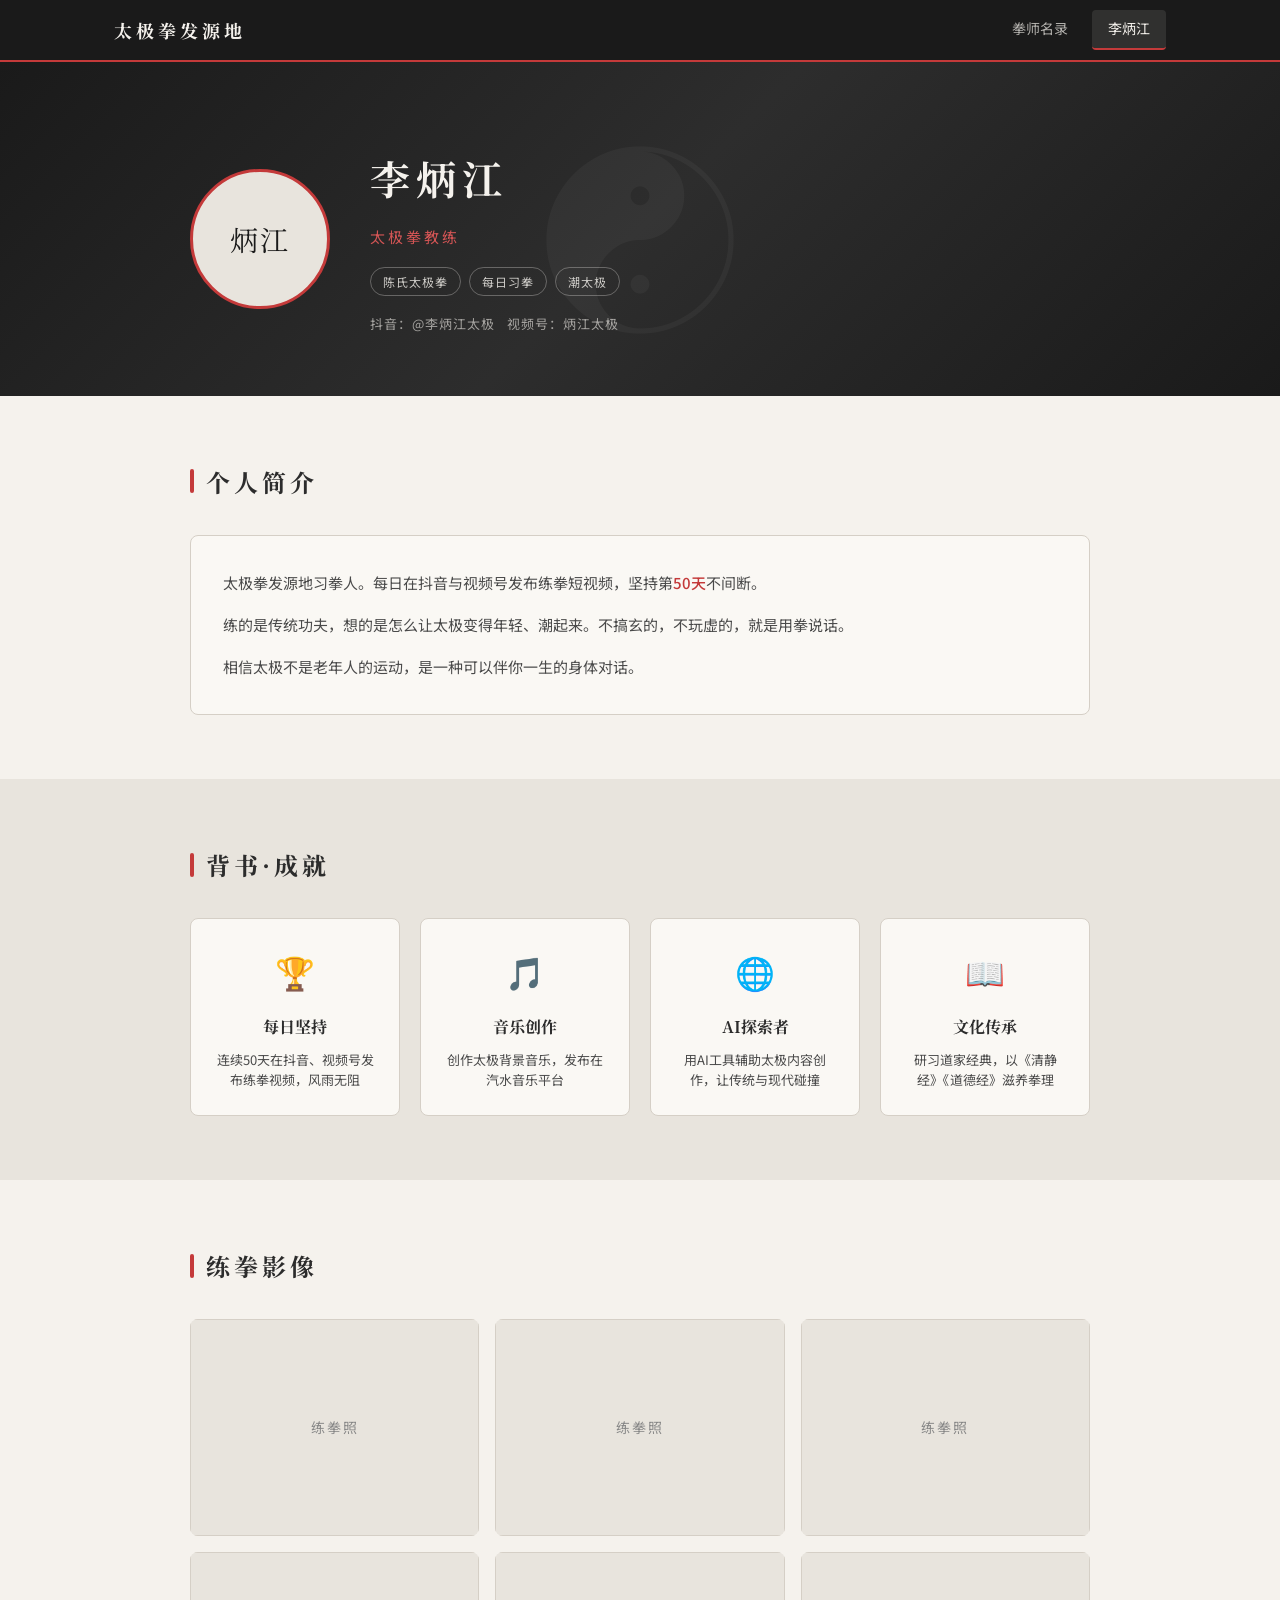
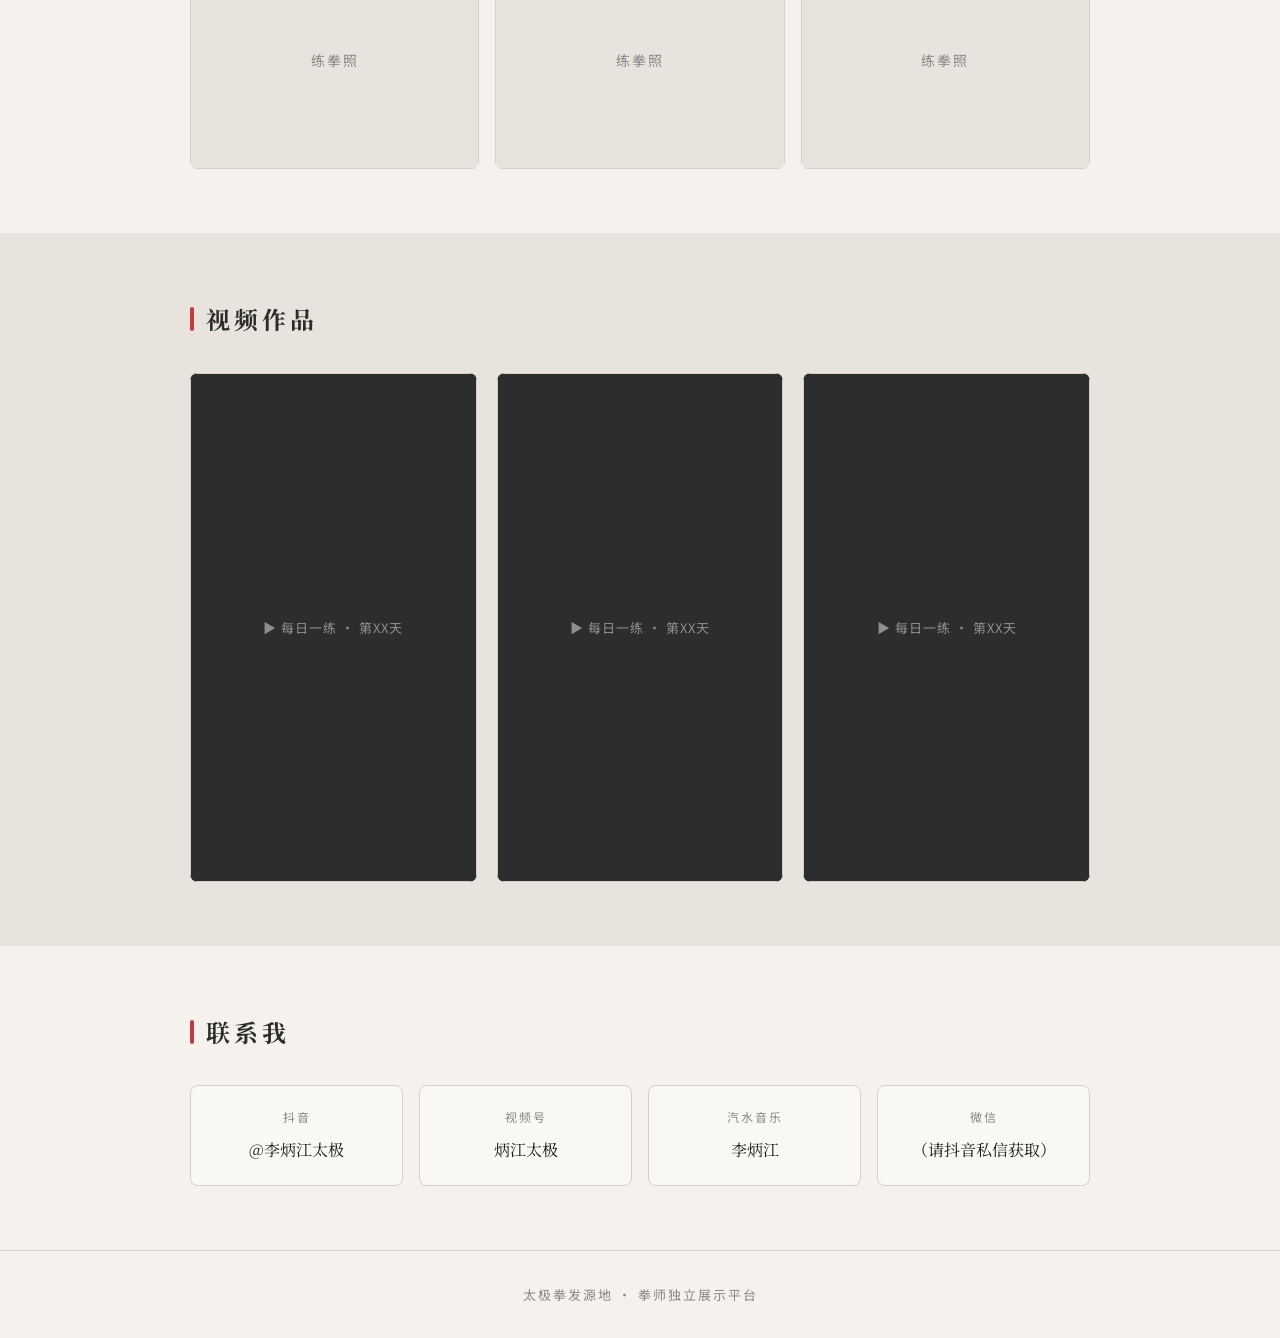
==== shifu-libingjiang.html @ 1efc1767 "太极拳发源地·拳师网站初版" ====
<!DOCTYPE html>
<html lang="zh-CN">
<head>
    <meta charset="UTF-8">
    <meta name="viewport" content="width=device-width, initial-scale=1.0">
    <title>李炳江 · 太极拳教练</title>
    <link rel="stylesheet" href="css/style.css">
</head>
<body>
    <!-- 导航栏 -->
    <nav class="navbar">
        <div class="nav-inner">
            <div class="nav-logo">太极拳发源地</div>
            <div class="nav-links">
                <a href="index.html">拳师名录</a>
                <a href="shifu-libingjiang.html" class="active">李炳江</a>
            </div>
        </div>
    </nav>

    <!-- 个人头部 -->
    <section class="profile-header">
        <div class="profile-bg"></div>
        <div class="profile-inner">
            <div class="profile-avatar">
                <div class="avatar-placeholder">炳江</div>
            </div>
            <div class="profile-meta">
                <h1>李炳江</h1>
                <span class="profile-title">太极拳教练</span>
                <div class="profile-tags">
                    <span class="tag">陈氏太极拳</span>
                    <span class="tag">每日习拳</span>
                    <span class="tag">潮太极</span>
                </div>
                <div class="profile-contacts">
                    <span class="contact-item">抖音：@李炳江太极</span>
                    <span class="contact-item">视频号：炳江太极</span>
                </div>
            </div>
        </div>
    </section>

    <!-- 简介 -->
    <section class="section">
        <div class="section-inner">
            <h2 class="section-title">
                <span class="title-deco"></span>
                个人简介
            </h2>
            <div class="content-card bio-card">
                <p>太极拳发源地习拳人。每日在抖音与视频号发布练拳短视频，坚持第<strong>50天</strong>不间断。</p>
                <p>练的是传统功夫，想的是怎么让太极变得年轻、潮起来。不搞玄的，不玩虚的，就是用拳说话。</p>
                <p>相信太极不是老年人的运动，是一种可以伴你一生的身体对话。</p>
            </div>
        </div>
    </section>

    <!-- 背书 -->
    <section class="section section-gray">
        <div class="section-inner">
            <h2 class="section-title">
                <span class="title-deco"></span>
                背书·成就
            </h2>
            <div class="credits-grid">
                <div class="credit-card">
                    <div class="credit-icon">🏆</div>
                    <h3>每日坚持</h3>
                    <p>连续50天在抖音、视频号发布练拳视频，风雨无阻</p>
                </div>
                <div class="credit-card">
                    <div class="credit-icon">🎵</div>
                    <h3>音乐创作</h3>
                    <p>创作太极背景音乐，发布在汽水音乐平台</p>
                </div>
                <div class="credit-card">
                    <div class="credit-icon">🌐</div>
                    <h3>AI探索者</h3>
                    <p>用AI工具辅助太极内容创作，让传统与现代碰撞</p>
                </div>
                <div class="credit-card">
                    <div class="credit-icon">📖</div>
                    <h3>文化传承</h3>
                    <p>研习道家经典，以《清静经》《道德经》滋养拳理</p>
                </div>
            </div>
        </div>
    </section>

    <!-- 照片墙 -->
    <section class="section">
        <div class="section-inner">
            <h2 class="section-title">
                <span class="title-deco"></span>
                练拳影像
            </h2>
            <div class="gallery">
                <div class="gallery-item">
                    <div class="gallery-placeholder">
                        <span>练拳照</span>
                    </div>
                </div>
                <div class="gallery-item">
                    <div class="gallery-placeholder">
                        <span>练拳照</span>
                    </div>
                </div>
                <div class="gallery-item">
                    <div class="gallery-placeholder">
                        <span>练拳照</span>
                    </div>
                </div>
                <div class="gallery-item">
                    <div class="gallery-placeholder">
                        <span>练拳照</span>
                    </div>
                </div>
                <div class="gallery-item">
                    <div class="gallery-placeholder">
                        <span>练拳照</span>
                    </div>
                </div>
                <div class="gallery-item">
                    <div class="gallery-placeholder">
                        <span>练拳照</span>
                    </div>
                </div>
            </div>
        </div>
    </section>

    <!-- 视频 -->
    <section class="section section-gray">
        <div class="section-inner">
            <h2 class="section-title">
                <span class="title-deco"></span>
                视频作品
            </h2>
            <div class="video-grid">
                <div class="video-card">
                    <div class="video-placeholder">
                        <span>▶ 每日一练 · 第XX天</span>
                    </div>
                </div>
                <div class="video-card">
                    <div class="video-placeholder">
                        <span>▶ 每日一练 · 第XX天</span>
                    </div>
                </div>
                <div class="video-card">
                    <div class="video-placeholder">
                        <span>▶ 每日一练 · 第XX天</span>
                    </div>
                </div>
            </div>
        </div>
    </section>

    <!-- 联系方式 -->
    <section class="section">
        <div class="section-inner">
            <h2 class="section-title">
                <span class="title-deco"></span>
                联系我
            </h2>
            <div class="contact-grid">
                <div class="contact-card">
                    <span class="contact-label">抖音</span>
                    <span class="contact-value">@李炳江太极</span>
                </div>
                <div class="contact-card">
                    <span class="contact-label">视频号</span>
                    <span class="contact-value">炳江太极</span>
                </div>
                <div class="contact-card">
                    <span class="contact-label">汽水音乐</span>
                    <span class="contact-value">李炳江</span>
                </div>
                <div class="contact-card">
                    <span class="contact-label">微信</span>
                    <span class="contact-value">（请抖音私信获取）</span>
                </div>
            </div>
        </div>
    </section>

    <footer class="footer">
        <p>太极拳发源地 · 拳师独立展示平台</p>
    </footer>
</body>
</html>
---- css/style.css ----
/* ==========================================
   太极拳发源地 · 水墨风格主题
   ========================================== */

/* --- 字体引入 --- */
@import url('https://fonts.googleapis.com/css2?family=Noto+Serif+SC:wght@400;600;700;900&family=Noto+Sans+SC:wght@300;400;500;700&display=swap');

/* --- 基础重置 --- */
*, *::before, *::after {
    margin: 0;
    padding: 0;
    box-sizing: border-box;
}

html {
    scroll-behavior: smooth;
}

body {
    font-family: 'Noto Sans SC', -apple-system, BlinkMacSystemFont, sans-serif;
    background: #f5f2ed;
    color: #2c2c2c;
    line-height: 1.8;
    min-height: 100vh;
}

/* --- 配色变量 --- */
:root {
    --ink: #1a1a1a;
    --ink-light: #4a4a4a;
    --ink-dim: #888;
    --paper: #f5f2ed;
    --paper-light: #faf8f4;
    --paper-dark: #e8e4dd;
    --accent: #c43a3a;
    --accent-light: #d45555;
    --gold: #b8860b;
    --border: #d5cfc6;
    --shadow: rgba(0, 0, 0, 0.06);
}

/* --- 导航 --- */
.navbar {
    background: var(--ink);
    color: #f5f2ed;
    position: sticky;
    top: 0;
    z-index: 100;
    border-bottom: 2px solid var(--accent);
}

.nav-inner {
    max-width: 1100px;
    margin: 0 auto;
    padding: 0 24px;
    height: 60px;
    display: flex;
    align-items: center;
    justify-content: space-between;
}

.nav-logo {
    font-family: 'Noto Serif SC', serif;
    font-weight: 700;
    font-size: 18px;
    letter-spacing: 4px;
}

.nav-links {
    display: flex;
    gap: 8px;
}

.nav-links a {
    color: rgba(245, 242, 237, 0.7);
    text-decoration: none;
    padding: 6px 16px;
    border-radius: 4px;
    font-size: 14px;
    transition: all 0.2s;
}

.nav-links a:hover,
.nav-links a.active {
    color: #f5f2ed;
    background: rgba(245, 242, 237, 0.1);
}

.nav-links a.active {
    border-bottom: 2px solid var(--accent);
}

/* --- 主横幅（首页） --- */
.hero {
    position: relative;
    padding: 120px 24px 100px;
    text-align: center;
    overflow: hidden;
    background: linear-gradient(135deg, #1a1a1a 0%, #2d2d2d 50%, #1a1a1a 100%);
    color: #f5f2ed;
}

.hero::before {
    content: '☯';
    position: absolute;
    top: 50%;
    left: 50%;
    transform: translate(-50%, -50%);
    font-size: 300px;
    opacity: 0.04;
    pointer-events: none;
}

.hero-badge {
    display: inline-block;
    font-family: 'Noto Serif SC', serif;
    font-size: 14px;
    color: var(--accent-light);
    border: 1px solid var(--accent);
    padding: 4px 20px;
    border-radius: 20px;
    letter-spacing: 4px;
    margin-bottom: 24px;
}

.hero h1 {
    font-family: 'Noto Serif SC', serif;
    font-weight: 900;
    font-size: clamp(36px, 6vw, 56px);
    letter-spacing: 8px;
    margin-bottom: 16px;
}

.hero-subtitle {
    font-size: 16px;
    color: rgba(245, 242, 237, 0.6);
    letter-spacing: 3px;
    font-weight: 300;
}

.hero-sep {
    width: 60px;
    height: 2px;
    background: var(--accent);
    margin: 32px auto 0;
}

/* --- 拳师列表（首页） --- */
.masters-section {
    max-width: 1100px;
    margin: 0 auto;
    padding: 80px 24px 60px;
}

.masters-section h2 {
    font-family: 'Noto Serif SC', serif;
    font-size: 28px;
    text-align: center;
    margin-bottom: 48px;
    letter-spacing: 4px;
    position: relative;
}

.masters-section h2::after {
    content: '';
    display: block;
    width: 40px;
    height: 2px;
    background: var(--accent);
    margin: 12px auto 0;
}

.masters-grid {
    display: grid;
    grid-template-columns: repeat(auto-fill, minmax(300px, 1fr));
    gap: 32px;
}

.master-card {
    background: var(--paper-light);
    border: 1px solid var(--border);
    border-radius: 12px;
    overflow: hidden;
    text-decoration: none;
    color: inherit;
    transition: all 0.3s;
    display: block;
}

.master-card:hover {
    transform: translateY(-4px);
    box-shadow: 0 12px 32px var(--shadow);
    border-color: var(--accent);
}

.card-photo {
    height: 200px;
    background: var(--paper-dark);
    display: flex;
    align-items: center;
    justify-content: center;
}

.card-photo-placeholder {
    font-family: 'Noto Serif SC', serif;
    font-size: 48px;
    color: var(--ink-dim);
    opacity: 0.3;
}

.card-empty .card-photo-placeholder {
    font-size: 36px;
}

.card-info {
    padding: 24px;
}

.card-info h3 {
    font-family: 'Noto Serif SC', serif;
    font-size: 20px;
    margin-bottom: 4px;
}

.card-title {
    font-size: 13px;
    color: var(--accent);
    letter-spacing: 2px;
}

.card-info p {
    font-size: 14px;
    color: var(--ink-light);
    margin-top: 12px;
    line-height: 1.6;
}

/* --- 个人页面头部 --- */
.profile-header {
    position: relative;
    padding: 80px 24px 60px;
    background: linear-gradient(135deg, #1a1a1a 0%, #2d2d2d 50%, #1a1a1a 100%);
    color: #f5f2ed;
}

.profile-header::before {
    content: '☯';
    position: absolute;
    top: 50%;
    left: 50%;
    transform: translate(-50%, -50%);
    font-size: 200px;
    opacity: 0.04;
    pointer-events: none;
}

.profile-inner {
    max-width: 900px;
    margin: 0 auto;
    display: flex;
    align-items: center;
    gap: 40px;
    position: relative;
}

.profile-avatar {
    flex-shrink: 0;
}

.avatar-placeholder {
    width: 140px;
    height: 140px;
    border-radius: 50%;
    background: var(--paper-dark);
    display: flex;
    align-items: center;
    justify-content: center;
    font-family: 'Noto Serif SC', serif;
    font-size: 28px;
    color: var(--ink);
    border: 3px solid var(--accent);
    letter-spacing: 2px;
}

.profile-meta h1 {
    font-family: 'Noto Serif SC', serif;
    font-size: clamp(28px, 4vw, 40px);
    letter-spacing: 6px;
    margin-bottom: 8px;
}

.profile-title {
    font-size: 15px;
    color: var(--accent-light);
    letter-spacing: 3px;
}

.profile-tags {
    display: flex;
    flex-wrap: wrap;
    gap: 8px;
    margin-top: 16px;
}

.tag {
    font-size: 12px;
    padding: 3px 12px;
    border: 1px solid rgba(245, 242, 237, 0.3);
    border-radius: 20px;
    color: rgba(245, 242, 237, 0.8);
    letter-spacing: 1px;
}

.profile-contacts {
    display: flex;
    flex-wrap: wrap;
    gap: 12px;
    margin-top: 16px;
}

.contact-item {
    font-size: 13px;
    color: rgba(245, 242, 237, 0.6);
    letter-spacing: 1px;
}

/* --- 通用段落 --- */
.section {
    padding: 64px 24px;
}

.section-gray {
    background: var(--paper-dark);
}

.section-inner {
    max-width: 900px;
    margin: 0 auto;
}

.section-title {
    font-family: 'Noto Serif SC', serif;
    font-size: 24px;
    letter-spacing: 4px;
    margin-bottom: 32px;
    display: flex;
    align-items: center;
    gap: 12px;
}

.title-deco {
    display: inline-block;
    width: 4px;
    height: 24px;
    background: var(--accent);
    border-radius: 2px;
}

/* --- 内容卡片 --- */
.content-card {
    background: var(--paper-light);
    border: 1px solid var(--border);
    border-radius: 8px;
    padding: 32px;
    line-height: 2;
}

.content-card p {
    margin-bottom: 12px;
    font-size: 15px;
    color: var(--ink-light);
}

.content-card p:last-child {
    margin-bottom: 0;
}

.content-card strong {
    color: var(--accent);
    font-weight: 500;
}

/* --- 背书网格 --- */
.credits-grid {
    display: grid;
    grid-template-columns: repeat(auto-fill, minmax(200px, 1fr));
    gap: 20px;
}

.credit-card {
    background: var(--paper-light);
    border: 1px solid var(--border);
    border-radius: 8px;
    padding: 24px;
    text-align: center;
    transition: all 0.2s;
}

.credit-card:hover {
    border-color: var(--accent);
    transform: translateY(-2px);
}

.credit-icon {
    font-size: 32px;
    margin-bottom: 12px;
}

.credit-card h3 {
    font-family: 'Noto Serif SC', serif;
    font-size: 16px;
    margin-bottom: 8px;
}

.credit-card p {
    font-size: 13px;
    color: var(--ink-light);
    line-height: 1.6;
}

/* --- 照片墙 --- */
.gallery {
    display: grid;
    grid-template-columns: repeat(auto-fill, minmax(260px, 1fr));
    gap: 16px;
}

.gallery-item {
    aspect-ratio: 4/3;
    border-radius: 8px;
    overflow: hidden;
}

.gallery-placeholder {
    width: 100%;
    height: 100%;
    background: var(--paper-dark);
    border: 1px solid var(--border);
    display: flex;
    align-items: center;
    justify-content: center;
    font-size: 14px;
    color: var(--ink-dim);
    letter-spacing: 2px;
    transition: all 0.2s;
}

.gallery-placeholder:hover {
    border-color: var(--accent);
    color: var(--accent);
}

/* --- 视频区域 --- */
.video-grid {
    display: grid;
    grid-template-columns: repeat(auto-fill, minmax(260px, 1fr));
    gap: 20px;
}

.video-card {
    aspect-ratio: 9/16;
    border-radius: 8px;
    overflow: hidden;
}

.video-placeholder {
    width: 100%;
    height: 100%;
    background: #2d2d2d;
    border: 1px solid var(--border);
    display: flex;
    align-items: center;
    justify-content: center;
    font-size: 13px;
    color: rgba(245, 242, 237, 0.5);
    letter-spacing: 1px;
    transition: all 0.2s;
    cursor: pointer;
}

.video-placeholder:hover {
    border-color: var(--accent);
    color: var(--accent-light);
}

/* --- 联系方式 --- */
.contact-grid {
    display: grid;
    grid-template-columns: repeat(auto-fill, minmax(200px, 1fr));
    gap: 16px;
}

.contact-card {
    background: var(--paper-light);
    border: 1px solid var(--border);
    border-radius: 8px;
    padding: 20px;
    text-align: center;
}

.contact-label {
    display: block;
    font-size: 12px;
    color: var(--ink-dim);
    letter-spacing: 2px;
    margin-bottom: 8px;
}

.contact-value {
    display: block;
    font-family: 'Noto Serif SC', serif;
    font-size: 16px;
    color: var(--ink);
}

/* --- 底部 --- */
.footer {
    text-align: center;
    padding: 32px 24px;
    border-top: 1px solid var(--border);
    font-size: 13px;
    color: var(--ink-dim);
    letter-spacing: 2px;
}

/* --- 动画 --- */
@keyframes fadeInUp {
    from {
        opacity: 0;
        transform: translateY(20px);
    }
    to {
        opacity: 1;
        transform: translateY(0);
    }
}

.section {
    animation: fadeInUp 0.6s ease-out;
}

/* --- 响应式 --- */
@media (max-width: 768px) {
    .profile-inner {
        flex-direction: column;
        align-items: center;
        text-align: center;
    }

    .profile-tags,
    .profile-contacts {
        justify-content: center;
    }

    .section-title {
        justify-content: center;
    }

    .nav-inner {
        flex-direction: column;
        height: auto;
        padding: 12px 24px;
        gap: 8px;
    }

    .hero {
        padding: 80px 24px 60px;
    }

    .masters-grid {
        grid-template-columns: 1fr;
    }

    .gallery {
        grid-template-columns: repeat(2, 1fr);
    }

    .video-grid {
        grid-template-columns: repeat(2, 1fr);
    }

    .credits-grid {
        grid-template-columns: repeat(2, 1fr);
    }
}

@media (max-width: 480px) {
    .gallery {
        grid-template-columns: 1fr;
    }

    .video-grid {
        grid-template-columns: 1fr;
    }

    .credits-grid {
        grid-template-columns: 1fr;
    }

    .contact-grid {
        grid-template-columns: 1fr;
    }

    .avatar-placeholder {
        width: 100px;
        height: 100px;
        font-size: 22px;
    }
}
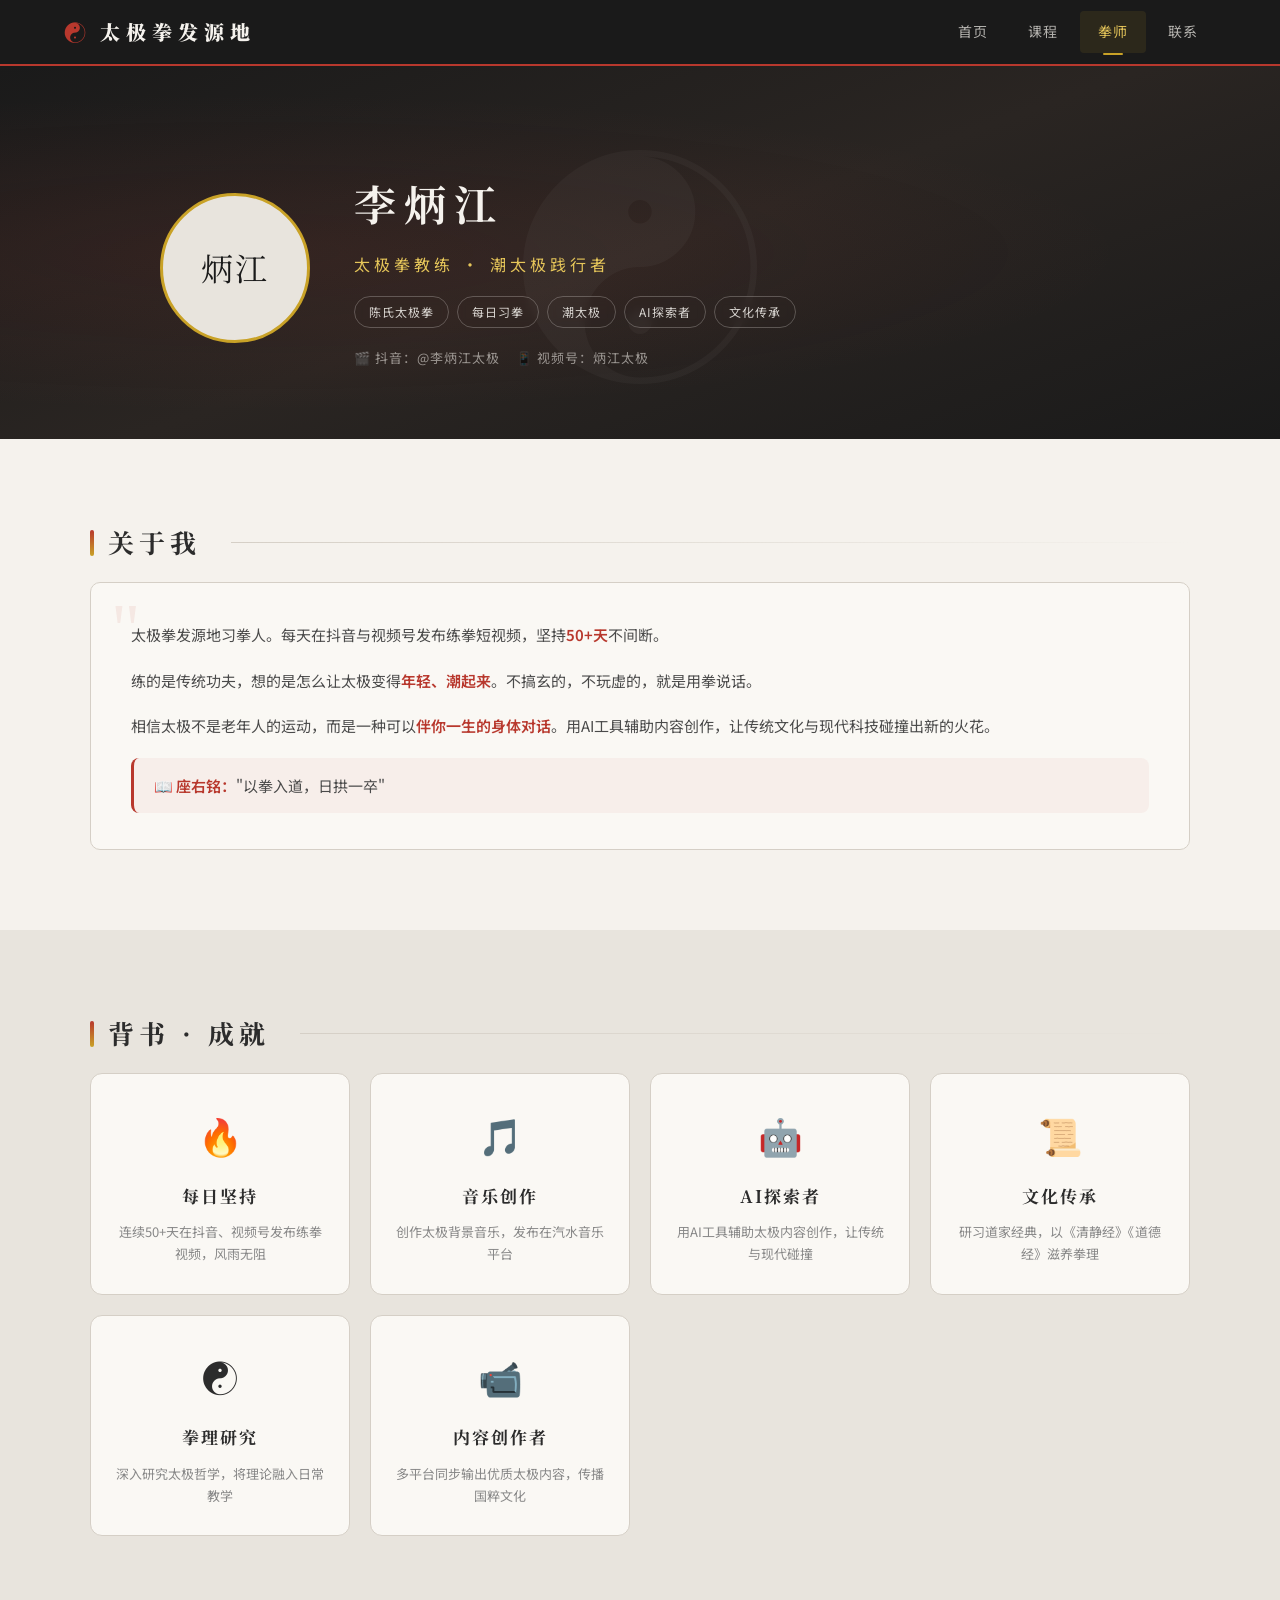
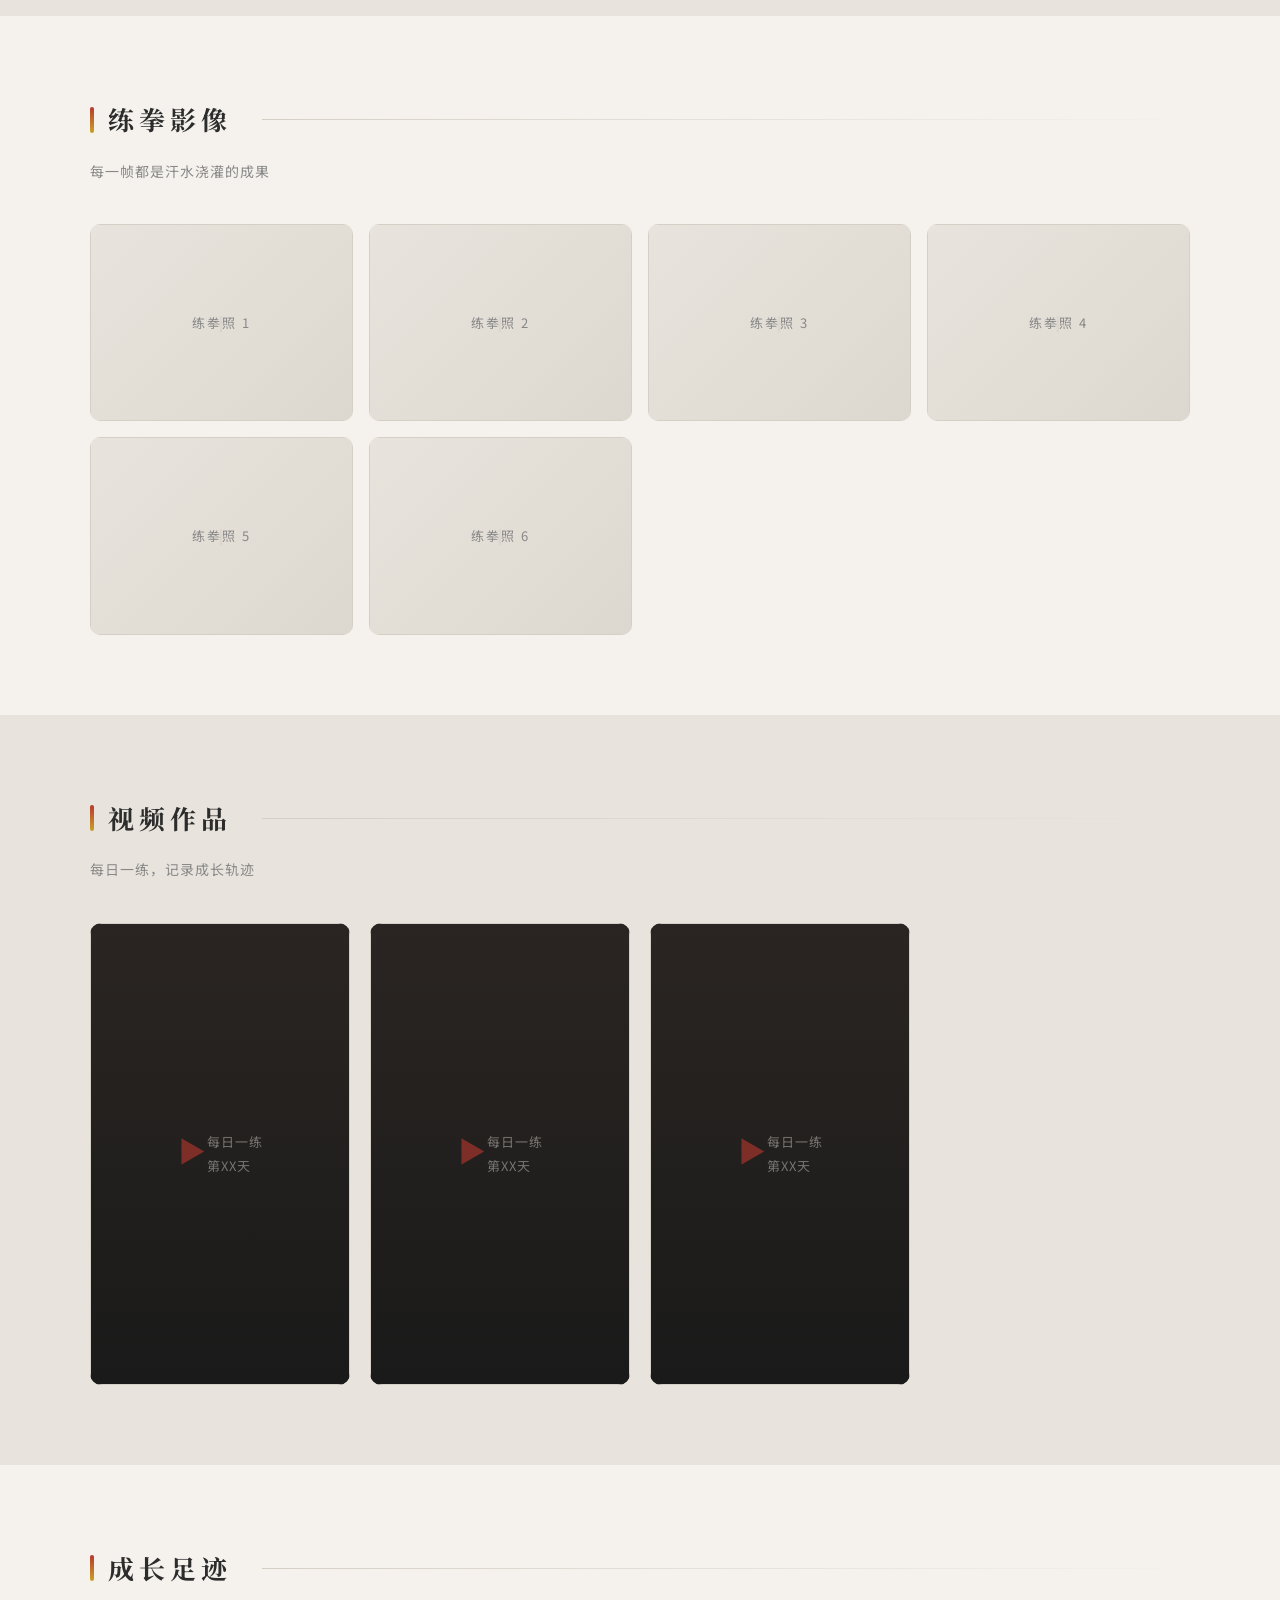
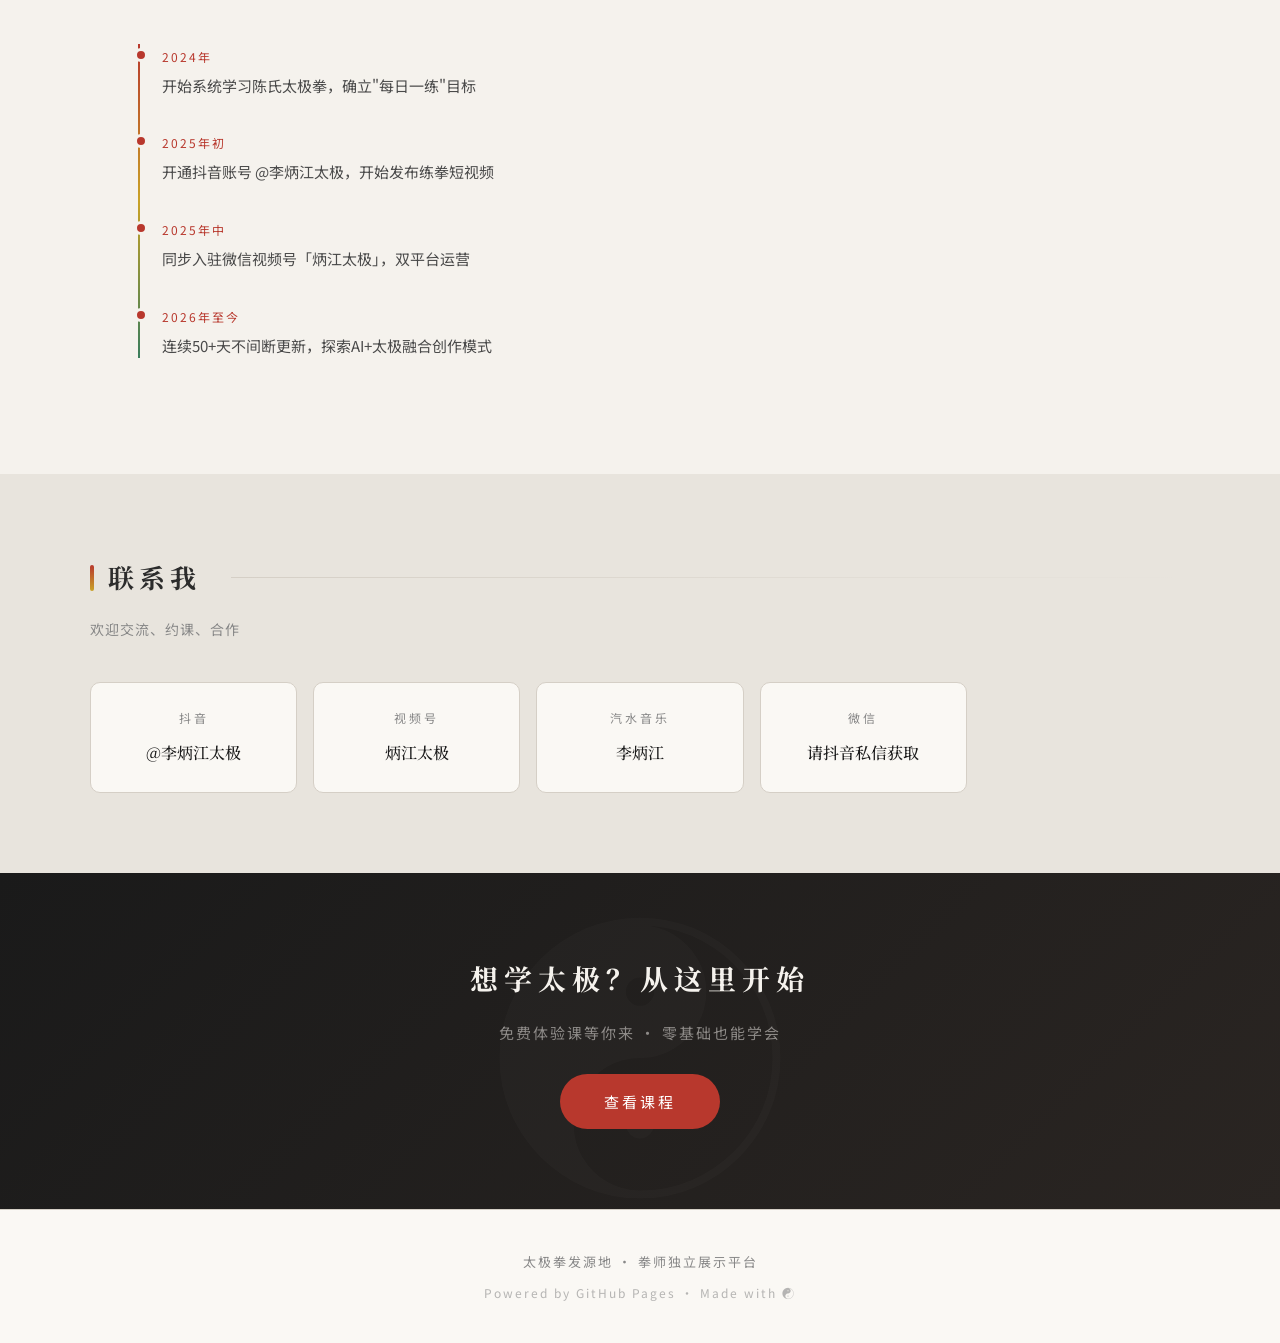
==== commit 45bc35fc: "精装修v2: 新增课程页/学员风采/时间线/统计条/CTA, 升级CSS水墨武馆风格" ====
--- a/shifu-libingjiang.html
+++ b/shifu-libingjiang.html
@@ -3,39 +3,45 @@
 <head>
     <meta charset="UTF-8">
     <meta name="viewport" content="width=device-width, initial-scale=1.0">
+    <meta name="description" content="李炳江 · 太极拳教练 — 陈氏太极拳传习者，每日习拳，以拳入道">
     <title>李炳江 · 太极拳教练</title>
     <link rel="stylesheet" href="css/style.css">
 </head>
 <body>
+
     <!-- 导航栏 -->
     <nav class="navbar">
         <div class="nav-inner">
             <div class="nav-logo">太极拳发源地</div>
             <div class="nav-links">
-                <a href="index.html">拳师名录</a>
-                <a href="shifu-libingjiang.html" class="active">李炳江</a>
+                <a href="index.html">首页</a>
+                <a href="courses.html">课程</a>
+                <a href="shifu-libingjiang.html" class="active">拳师</a>
+                <a href="#contact">联系</a>
             </div>
         </div>
     </nav>
 
     <!-- 个人头部 -->
     <section class="profile-header">
-        <div class="profile-bg"></div>
         <div class="profile-inner">
             <div class="profile-avatar">
+                <!-- 替换为真实头像: <img src="images/avatar-libingjiang.jpg" alt="李炳江" class="avatar-img"> -->
                 <div class="avatar-placeholder">炳江</div>
             </div>
             <div class="profile-meta">
                 <h1>李炳江</h1>
-                <span class="profile-title">太极拳教练</span>
+                <span class="profile-title">太极拳教练 · 潮太极践行者</span>
                 <div class="profile-tags">
                     <span class="tag">陈氏太极拳</span>
                     <span class="tag">每日习拳</span>
                     <span class="tag">潮太极</span>
+                    <span class="tag">AI探索者</span>
+                    <span class="tag">文化传承</span>
                 </div>
                 <div class="profile-contacts">
-                    <span class="contact-item">抖音：@李炳江太极</span>
-                    <span class="contact-item">视频号：炳江太极</span>
+                    <span class="contact-item">🎬 抖音：@李炳江太极</span>
+                    <span class="contact-item">📱 视频号：炳江太极</span>
                 </div>
             </div>
         </div>
@@ -44,30 +50,27 @@
     <!-- 简介 -->
     <section class="section">
         <div class="section-inner">
-            <h2 class="section-title">
-                <span class="title-deco"></span>
-                个人简介
-            </h2>
+            <h2 class="section-title"><span class="title-deco"></span>关于我</h2>
             <div class="content-card bio-card">
-                <p>太极拳发源地习拳人。每日在抖音与视频号发布练拳短视频，坚持第<strong>50天</strong>不间断。</p>
-                <p>练的是传统功夫，想的是怎么让太极变得年轻、潮起来。不搞玄的，不玩虚的，就是用拳说话。</p>
-                <p>相信太极不是老年人的运动，是一种可以伴你一生的身体对话。</p>
-            </div>
-        </div>
-    </section>
-
-    <!-- 背书 -->
+                <p>太极拳发源地习拳人。每天在抖音与视频号发布练拳短视频，坚持<strong>50+天</strong>不间断。</p>
+                <p>练的是传统功夫，想的是怎么让太极变得<strong>年轻、潮起来</strong>。不搞玄的，不玩虚的，就是用拳说话。</p>
+                <p>相信太极不是老年人的运动，而是一种可以<strong>伴你一生的身体对话</strong>。用AI工具辅助内容创作，让传统文化与现代科技碰撞出新的火花。</p>
+                <p style="margin-top: 16px; padding: 12px 20px; background: rgba(184, 56, 45, 0.05); border-radius: 8px; border-left: 3px solid var(--accent);">
+                    <strong>📖 座右铭：</strong>"以拳入道，日拱一卒"
+                </p>
+            </div>
+        </div>
+    </section>
+
+    <!-- 背书·成就 -->
     <section class="section section-gray">
         <div class="section-inner">
-            <h2 class="section-title">
-                <span class="title-deco"></span>
-                背书·成就
-            </h2>
+            <h2 class="section-title"><span class="title-deco"></span>背书 · 成就</h2>
             <div class="credits-grid">
                 <div class="credit-card">
-                    <div class="credit-icon">🏆</div>
+                    <div class="credit-icon">🔥</div>
                     <h3>每日坚持</h3>
-                    <p>连续50天在抖音、视频号发布练拳视频，风雨无阻</p>
+                    <p>连续50+天在抖音、视频号发布练拳视频，风雨无阻</p>
                 </div>
                 <div class="credit-card">
                     <div class="credit-icon">🎵</div>
@@ -75,82 +78,92 @@
                     <p>创作太极背景音乐，发布在汽水音乐平台</p>
                 </div>
                 <div class="credit-card">
-                    <div class="credit-icon">🌐</div>
+                    <div class="credit-icon">🤖</div>
                     <h3>AI探索者</h3>
                     <p>用AI工具辅助太极内容创作，让传统与现代碰撞</p>
                 </div>
                 <div class="credit-card">
-                    <div class="credit-icon">📖</div>
+                    <div class="credit-icon">📜</div>
                     <h3>文化传承</h3>
                     <p>研习道家经典，以《清静经》《道德经》滋养拳理</p>
                 </div>
-            </div>
-        </div>
-    </section>
-
-    <!-- 照片墙 -->
+                <div class="credit-card">
+                    <div class="credit-icon">☯️</div>
+                    <h3>拳理研究</h3>
+                    <p>深入研究太极哲学，将理论融入日常教学</p>
+                </div>
+                <div class="credit-card">
+                    <div class="credit-icon">📹</div>
+                    <h3>内容创作者</h3>
+                    <p>多平台同步输出优质太极内容，传播国粹文化</p>
+                </div>
+            </div>
+        </div>
+    </section>
+
+    <!-- 练拳影像 -->
     <section class="section">
         <div class="section-inner">
-            <h2 class="section-title">
-                <span class="title-deco"></span>
-                练拳影像
-            </h2>
+            <h2 class="section-title"><span class="title-deco"></span>练拳影像</h2>
+            <p class="section-subtitle">每一帧都是汗水浇灌的成果</p>
             <div class="gallery">
-                <div class="gallery-item">
-                    <div class="gallery-placeholder">
-                        <span>练拳照</span>
-                    </div>
-                </div>
-                <div class="gallery-item">
-                    <div class="gallery-placeholder">
-                        <span>练拳照</span>
-                    </div>
-                </div>
-                <div class="gallery-item">
-                    <div class="gallery-placeholder">
-                        <span>练拳照</span>
-                    </div>
-                </div>
-                <div class="gallery-item">
-                    <div class="gallery-placeholder">
-                        <span>练拳照</span>
-                    </div>
-                </div>
-                <div class="gallery-item">
-                    <div class="gallery-placeholder">
-                        <span>练拳照</span>
-                    </div>
-                </div>
-                <div class="gallery-item">
-                    <div class="gallery-placeholder">
-                        <span>练拳照</span>
-                    </div>
-                </div>
-            </div>
-        </div>
-    </section>
-
-    <!-- 视频 -->
+                <!-- 替换为真实照片:
+                <div class="gallery-item"><img src="photos/practice-01.jpg" alt="练拳照"></div>
+                <div class="gallery-item"><img src="photos/practice-02.jpg" alt="练拳照"></div>
+                ... -->
+                <div class="gallery-item"><div class="gallery-placeholder">练拳照 1</div></div>
+                <div class="gallery-item"><div class="gallery-placeholder">练拳照 2</div></div>
+                <div class="gallery-item"><div class="gallery-placeholder">练拳照 3</div></div>
+                <div class="gallery-item"><div class="gallery-placeholder">练拳照 4</div></div>
+                <div class="gallery-item"><div class="gallery-placeholder">练拳照 5</div></div>
+                <div class="gallery-item"><div class="gallery-placeholder">练拳照 6</div></div>
+            </div>
+        </div>
+    </section>
+
+    <!-- 视频作品 -->
     <section class="section section-gray">
         <div class="section-inner">
-            <h2 class="section-title">
-                <span class="title-deco"></span>
-                视频作品
-            </h2>
+            <h2 class="section-title"><span class="title-deco"></span>视频作品</h2>
+            <p class="section-subtitle">每日一练，记录成长轨迹</p>
             <div class="video-grid">
+                <!-- 替换为真实视频（可嵌入抖音/视频号链接）:
                 <div class="video-card">
-                    <div class="video-placeholder">
-                        <span>▶ 每日一练 · 第XX天</span>
-                    </div>
-                </div>
-                <div class="video-card">
-                    <div class="video-placeholder">
-                        <span>▶ 每日一练 · 第XX天</span>
-                    </div>
-                </div>
-                <div class="video-card">
-                    <div class="video-placeholder">
-                        <span>▶ 每日一练 · 第XX天</span>
+                    <iframe src="..." allowfullscreen></iframe>
+                </div>
+                ... -->
+                <div class="video-card"><div class="video-placeholder">每日一练<br>第XX天</div></div>
+                <div class="video-card"><div class="video-placeholder">每日一练<br>第XX天</div></div>
+                <div class="video-card"><div class="video-placeholder">每日一练<br>第XX天</div></div>
+            </div>
+        </div>
+    </section>
+
+    <!-- 荣誉时间线 -->
+    <section class="section">
+        <div class="section-inner">
+            <h2 class="section-title"><span class="title-deco"></span>成长足迹</h2>
+            <div class="content-card" style="padding-left: 40px; background: transparent; border: none;">
+                <div class="timeline">
+                    <div class="timeline-item">
+                        <div class="timeline-dot"></div>
+                        <div class="timeline-date">2024年</div>
+                        <div class="timeline-text">开始系统学习陈氏太极拳，确立"每日一练"目标</div>
+                    </div>
+                    <div class="timeline-item">
+                        <div class="timeline-dot"></div>
+                        <div class="timeline-date">2025年初</div>
+                        <div class="timeline-text">开通抖音账号 @李炳江太极，开始发布练拳短视频</div>
+                    </div>
+                    <div class="timeline-item">
+                        <div class="timeline-dot"></div>
+                        <div class="timeline-date">2025年中</div>
+                        <div class="timeline-text">同步入驻微信视频号「炳江太极」，双平台运营</div>
+                    </div>
+                    <div class="timeline-item">
+                        <div class="timeline-dot"></div>
+                        <div class="timeline-date">2026年至今</div>
+                        <div class="timeline-text">连续50+天不间断更新，探索AI+太极融合创作模式</div>
                     </div>
                 </div>
             </div>
@@ -158,12 +171,10 @@
     </section>
 
     <!-- 联系方式 -->
-    <section class="section">
-        <div class="section-inner">
-            <h2 class="section-title">
-                <span class="title-deco"></span>
-                联系我
-            </h2>
+    <section id="contact" class="section section-gray">
+        <div class="section-inner">
+            <h2 class="section-title"><span class="title-deco"></span>联系我</h2>
+            <p class="section-subtitle">欢迎交流、约课、合作</p>
             <div class="contact-grid">
                 <div class="contact-card">
                     <span class="contact-label">抖音</span>
@@ -179,14 +190,24 @@
                 </div>
                 <div class="contact-card">
                     <span class="contact-label">微信</span>
-                    <span class="contact-value">（请抖音私信获取）</span>
-                </div>
-            </div>
-        </div>
-    </section>
-
+                    <span class="contact-value">请抖音私信获取</span>
+                </div>
+            </div>
+        </div>
+    </section>
+
+    <!-- 行动召唤 -->
+    <section class="cta-banner">
+        <h2>想学太极？从这里开始</h2>
+        <p>免费体验课等你来 · 零基础也能学会</p>
+        <a href="courses.html" class="cta-btn">查看课程</a>
+    </section>
+
+    <!-- 页脚 -->
     <footer class="footer">
         <p>太极拳发源地 · 拳师独立展示平台</p>
+        <p style="margin-top: 8px; font-size: 12px; opacity: 0.6;">Powered by GitHub Pages · Made with ☯</p>
     </footer>
+
 </body>
 </html>
--- a/css/style.css
+++ b/css/style.css
@@ -1,5 +1,6 @@
 /* ==========================================
-   太极拳发源地 · 水墨风格主题
+   太极拳发源地 · 水墨武馆风格 v2.0
+   精装修版
    ========================================== */
 
 /* --- 字体引入 --- */
@@ -23,6 +24,8 @@
     line-height: 1.8;
     min-height: 100vh;
 }
+
+a { color: inherit; text-decoration: none; }
 
 /* --- 配色变量 --- */
 :root {
@@ -32,14 +35,17 @@
     --paper: #f5f2ed;
     --paper-light: #faf8f4;
     --paper-dark: #e8e4dd;
-    --accent: #c43a3a;
+    --accent: #b8382d;
     --accent-light: #d45555;
-    --gold: #b8860b;
+    --gold: #c9a227;
+    --gold-light: #e6c65a;
+    --jade: #3a7d5c;
     --border: #d5cfc6;
     --shadow: rgba(0, 0, 0, 0.06);
-}
-
-/* --- 导航 --- */
+    --shadow-deep: rgba(0, 0, 0, 0.12);
+}
+
+/* ========== 导航栏 ========== */
 .navbar {
     background: var(--ink);
     color: #f5f2ed;
@@ -47,13 +53,14 @@
     top: 0;
     z-index: 100;
     border-bottom: 2px solid var(--accent);
+    backdrop-filter: blur(10px);
 }
 
 .nav-inner {
-    max-width: 1100px;
+    max-width: 1200px;
     margin: 0 auto;
     padding: 0 24px;
-    height: 60px;
+    height: 64px;
     display: flex;
     align-items: center;
     justify-content: space-between;
@@ -61,42 +68,68 @@
 
 .nav-logo {
     font-family: 'Noto Serif SC', serif;
-    font-weight: 700;
-    font-size: 18px;
-    letter-spacing: 4px;
+    font-weight: 900;
+    font-size: 20px;
+    letter-spacing: 6px;
+    display: flex;
+    align-items: center;
+    gap: 8px;
+}
+
+.nav-logo::before {
+    content: '☯';
+    font-size: 22px;
+    color: var(--accent);
 }
 
 .nav-links {
     display: flex;
-    gap: 8px;
+    gap: 4px;
 }
 
 .nav-links a {
     color: rgba(245, 242, 237, 0.7);
     text-decoration: none;
-    padding: 6px 16px;
+    padding: 8px 18px;
     border-radius: 4px;
     font-size: 14px;
-    transition: all 0.2s;
-}
-
-.nav-links a:hover,
+    transition: all 0.25s;
+    letter-spacing: 1px;
+    position: relative;
+}
+
+.nav-links a:hover {
+    color: #f5f2ed;
+    background: rgba(245, 242, 237, 0.08);
+}
+
 .nav-links a.active {
-    color: #f5f2ed;
-    background: rgba(245, 242, 237, 0.1);
-}
-
-.nav-links a.active {
-    border-bottom: 2px solid var(--accent);
-}
-
-/* --- 主横幅（首页） --- */
+    color: var(--gold-light);
+    background: rgba(201, 162, 39, 0.1);
+}
+
+.nav-links a.active::after {
+    content: '';
+    position: absolute;
+    bottom: -2px;
+    left: 50%;
+    transform: translateX(-50%);
+    width: 20px;
+    height: 2px;
+    background: var(--gold);
+    border-radius: 1px;
+}
+
+/* ========== Hero 横幅（首页） ========== */
 .hero {
     position: relative;
-    padding: 120px 24px 100px;
+    padding: 140px 24px 120px;
     text-align: center;
     overflow: hidden;
-    background: linear-gradient(135deg, #1a1a1a 0%, #2d2d2d 50%, #1a1a1a 100%);
+    background:
+        radial-gradient(ellipse at 30% 40%, rgba(184, 56, 45, 0.08) 0%, transparent 60%),
+        radial-gradient(ellipse at 70% 60%, rgba(201, 162, 39, 0.06) 0%, transparent 50%),
+        linear-gradient(160deg, #1a1a1a 0%, #2a2522 40%, #1a1a1a 100%);
     color: #f5f2ed;
 }
 
@@ -106,46 +139,168 @@
     top: 50%;
     left: 50%;
     transform: translate(-50%, -50%);
-    font-size: 300px;
-    opacity: 0.04;
+    font-size: 400px;
+    opacity: 0.03;
     pointer-events: none;
+    animation: taijiSpin 120s linear infinite;
+}
+
+@keyframes taijiSpin {
+    from { transform: translate(-50%, -50%) rotate(0deg); }
+    to { transform: translate(-50%, -50%) rotate(360deg); }
 }
 
 .hero-badge {
     display: inline-block;
     font-family: 'Noto Serif SC', serif;
+    font-size: 13px;
+    color: var(--gold-light);
+    border: 1px solid rgba(201, 162, 39, 0.4);
+    padding: 6px 24px;
+    border-radius: 30px;
+    letter-spacing: 6px;
+    margin-bottom: 28px;
+    background: rgba(201, 162, 39, 0.06);
+}
+
+.hero h1 {
+    font-family: 'Noto Serif SC', serif;
+    font-weight: 900;
+    font-size: clamp(42px, 7vw, 64px);
+    letter-spacing: 12px;
+    margin-bottom: 20px;
+    line-height: 1.2;
+}
+
+.hero-subtitle {
+    font-size: 17px;
+    color: rgba(245, 242, 237, 0.55);
+    letter-spacing: 4px;
+    font-weight: 300;
+    max-width: 600px;
+    margin: 0 auto;
+}
+
+.hero-sep {
+    width: 80px;
+    height: 2px;
+    background: linear-gradient(90deg, transparent, var(--gold), transparent);
+    margin: 36px auto 0;
+}
+
+.hero-cta {
+    display: inline-block;
+    margin-top: 32px;
+    padding: 14px 40px;
+    background: var(--accent);
+    color: #fff;
+    border-radius: 30px;
+    font-size: 15px;
+    letter-spacing: 3px;
+    transition: all 0.3s;
+    border: none;
+    cursor: pointer;
+}
+
+.hero-cta:hover {
+    background: var(--accent-light);
+    transform: translateY(-2px);
+    box-shadow: 0 8px 24px rgba(184, 56, 45, 0.3);
+}
+
+/* ========== 数据统计条 ========== */
+.stats-bar {
+    max-width: 900px;
+    margin: -48px auto 0;
+    position: relative;
+    z-index: 10;
+    display: grid;
+    grid-template-columns: repeat(4, 1fr);
+    gap: 16px;
+    padding: 0 24px;
+}
+
+.stat-item {
+    background: var(--paper-light);
+    border: 1px solid var(--border);
+    border-radius: 10px;
+    padding: 24px 16px;
+    text-align: center;
+    box-shadow: 0 4px 20px var(--shadow-deep);
+}
+
+.stat-number {
+    font-family: 'Noto Serif SC', serif;
+    font-size: 32px;
+    font-weight: 900;
+    color: var(--accent);
+    line-height: 1.2;
+}
+
+.stat-label {
+    font-size: 13px;
+    color: var(--ink-dim);
+    margin-top: 4px;
+    letter-spacing: 2px;
+}
+
+/* ========== 区块通用 ========== */
+.section {
+    padding: 80px 24px;
+}
+
+.section-gray {
+    background: var(--paper-dark);
+}
+
+.section-dark {
+    background: var(--ink);
+    color: var(--paper);
+}
+
+.section-inner {
+    max-width: 1100px;
+    margin: 0 auto;
+}
+
+.section-title {
+    font-family: 'Noto Serif SC', serif;
+    font-size: 26px;
+    letter-spacing: 5px;
+    margin-bottom: 16px;
+    display: flex;
+    align-items: center;
+    gap: 14px;
+}
+
+.section-subtitle {
     font-size: 14px;
-    color: var(--accent-light);
-    border: 1px solid var(--accent);
-    padding: 4px 20px;
-    border-radius: 20px;
-    letter-spacing: 4px;
-    margin-bottom: 24px;
-}
-
-.hero h1 {
-    font-family: 'Noto Serif SC', serif;
-    font-weight: 900;
-    font-size: clamp(36px, 6vw, 56px);
-    letter-spacing: 8px;
-    margin-bottom: 16px;
-}
-
-.hero-subtitle {
-    font-size: 16px;
-    color: rgba(245, 242, 237, 0.6);
-    letter-spacing: 3px;
-    font-weight: 300;
-}
-
-.hero-sep {
-    width: 60px;
-    height: 2px;
-    background: var(--accent);
-    margin: 32px auto 0;
-}
-
-/* --- 拳师列表（首页） --- */
+    color: var(--ink-dim);
+    margin-bottom: 40px;
+    letter-spacing: 1px;
+}
+
+.section-dark .section-subtitle {
+    color: rgba(245, 242, 237, 0.5);
+}
+
+.title-deco {
+    display: inline-block;
+    width: 4px;
+    height: 26px;
+    background: linear-gradient(180deg, var(--accent), var(--gold));
+    border-radius: 2px;
+}
+
+.section-title::after {
+    content: '';
+    flex: 1;
+    height: 1px;
+    background: linear-gradient(90deg, var(--border), transparent);
+    margin-left: 16px;
+}
+
+/* ========== 拳师列表（首页） ========== */
 .masters-section {
     max-width: 1100px;
     margin: 0 auto;
@@ -154,93 +309,189 @@
 
 .masters-section h2 {
     font-family: 'Noto Serif SC', serif;
-    font-size: 28px;
+    font-size: 26px;
     text-align: center;
+    margin-bottom: 12px;
+    letter-spacing: 5px;
+}
+
+.masters-section > p {
+    text-align: center;
+    color: var(--ink-dim);
+    font-size: 14px;
     margin-bottom: 48px;
-    letter-spacing: 4px;
-    position: relative;
-}
-
-.masters-section h2::after {
-    content: '';
-    display: block;
-    width: 40px;
-    height: 2px;
-    background: var(--accent);
-    margin: 12px auto 0;
+    letter-spacing: 1px;
 }
 
 .masters-grid {
     display: grid;
-    grid-template-columns: repeat(auto-fill, minmax(300px, 1fr));
-    gap: 32px;
+    grid-template-columns: repeat(auto-fill, minmax(320px, 1fr));
+    gap: 28px;
 }
 
 .master-card {
     background: var(--paper-light);
     border: 1px solid var(--border);
-    border-radius: 12px;
+    border-radius: 14px;
     overflow: hidden;
     text-decoration: none;
     color: inherit;
-    transition: all 0.3s;
+    transition: all 0.35s cubic-bezier(.25,.46,.45,.94);
     display: block;
+    position: relative;
 }
 
 .master-card:hover {
-    transform: translateY(-4px);
-    box-shadow: 0 12px 32px var(--shadow);
+    transform: translateY(-6px);
+    box-shadow: 0 16px 40px var(--shadow-deep);
     border-color: var(--accent);
 }
 
+.master-card::after {
+    content: '';
+    position: absolute;
+    bottom: 0;
+    left: 0;
+    right: 0;
+    height: 3px;
+    background: linear-gradient(90deg, var(--accent), var(--gold));
+    opacity: 0;
+    transition: opacity 0.3s;
+}
+
+.master-card:hover::after {
+    opacity: 1;
+}
+
 .card-photo {
-    height: 200px;
-    background: var(--paper-dark);
+    height: 220px;
+    background: linear-gradient(135deg, #2a2522, #3a3530);
     display: flex;
     align-items: center;
     justify-content: center;
+    position: relative;
+    overflow: hidden;
+}
+
+.card-photo img {
+    width: 100%;
+    height: 100%;
+    object-fit: cover;
 }
 
 .card-photo-placeholder {
     font-family: 'Noto Serif SC', serif;
-    font-size: 48px;
-    color: var(--ink-dim);
-    opacity: 0.3;
-}
-
-.card-empty .card-photo-placeholder {
-    font-size: 36px;
+    font-size: 56px;
+    color: rgba(255,255,255,0.15);
+    letter-spacing: 2px;
 }
 
 .card-info {
-    padding: 24px;
+    padding: 24px 28px;
 }
 
 .card-info h3 {
     font-family: 'Noto Serif SC', serif;
-    font-size: 20px;
+    font-size: 22px;
     margin-bottom: 4px;
+    letter-spacing: 2px;
 }
 
 .card-title {
     font-size: 13px;
     color: var(--accent);
-    letter-spacing: 2px;
+    letter-spacing: 3px;
+    font-weight: 500;
 }
 
 .card-info p {
     font-size: 14px;
     color: var(--ink-light);
     margin-top: 12px;
-    line-height: 1.6;
-}
-
-/* --- 个人页面头部 --- */
+    line-height: 1.7;
+}
+
+/* ========== 课程卡片（首页/课程页） ========== */
+.courses-section {
+    max-width: 1100px;
+    margin: 0 auto;
+    padding: 80px 24px;
+}
+
+.courses-grid {
+    display: grid;
+    grid-template-columns: repeat(auto-fill, minmax(280px, 1fr));
+    gap: 24px;
+}
+
+.course-card {
+    background: var(--paper-light);
+    border: 1px solid var(--border);
+    border-radius: 14px;
+    overflow: hidden;
+    transition: all 0.3s;
+    cursor: pointer;
+}
+
+.course-card:hover {
+    transform: translateY(-4px);
+    box-shadow: 0 12px 32px var(--shadow-deep);
+    border-color: var(--gold);
+}
+
+.course-icon {
+    height: 140px;
+    display: flex;
+    align-items: center;
+    justify-content: center;
+    font-size: 48px;
+}
+
+.course-icon.chen { background: linear-gradient(135deg, #b8382d33, #b8382d11); }
+.course-icon.kids { background: linear-gradient(135deg, #c9a22733, #c9a22711); }
+.course-icon.health { background: linear-gradient(135deg, #3a7d5c33, #3a7d5c11); }
+.course-icon.private { background: linear-gradient(135deg, #4a4a8833, #4a4a8811); }
+
+.course-body {
+    padding: 20px 24px;
+}
+
+.course-body h3 {
+    font-family: 'Noto Serif SC', serif;
+    font-size: 18px;
+    letter-spacing: 2px;
+    margin-bottom: 8px;
+}
+
+.course-body p {
+    font-size: 13px;
+    color: var(--ink-dim);
+    line-height: 1.7;
+    margin-bottom: 12px;
+}
+
+.course-meta {
+    display: flex;
+    gap: 16px;
+    font-size: 12px;
+    color: var(--ink-dim);
+}
+
+.course-meta span {
+    display: flex;
+    align-items: center;
+    gap: 4px;
+}
+
+/* ========== 个人页面头部 ========== */
 .profile-header {
     position: relative;
-    padding: 80px 24px 60px;
-    background: linear-gradient(135deg, #1a1a1a 0%, #2d2d2d 50%, #1a1a1a 100%);
+    padding: 100px 24px 70px;
+    background:
+        radial-gradient(ellipse at 20% 50%, rgba(184, 56, 45, 0.1) 0%, transparent 60%),
+        linear-gradient(160deg, #1a1a1a 0%, #2a2522 50%, #1a1a1a 100%);
     color: #f5f2ed;
+    overflow: hidden;
 }
 
 .profile-header::before {
@@ -249,17 +500,17 @@
     top: 50%;
     left: 50%;
     transform: translate(-50%, -50%);
-    font-size: 200px;
-    opacity: 0.04;
+    font-size: 250px;
+    opacity: 0.03;
     pointer-events: none;
 }
 
 .profile-inner {
-    max-width: 900px;
+    max-width: 960px;
     margin: 0 auto;
     display: flex;
     align-items: center;
-    gap: 40px;
+    gap: 44px;
     position: relative;
 }
 
@@ -267,106 +518,82 @@
     flex-shrink: 0;
 }
 
-.avatar-placeholder {
-    width: 140px;
-    height: 140px;
+.avatar-placeholder,
+.avatar-img {
+    width: 150px;
+    height: 150px;
     border-radius: 50%;
-    background: var(--paper-dark);
     display: flex;
     align-items: center;
     justify-content: center;
     font-family: 'Noto Serif SC', serif;
-    font-size: 28px;
+    font-size: 32px;
     color: var(--ink);
-    border: 3px solid var(--accent);
+    border: 3px solid var(--gold);
     letter-spacing: 2px;
+    object-fit: cover;
+    background: var(--paper-dark);
+}
+
+.avatar-img {
+    border-color: var(--gold);
 }
 
 .profile-meta h1 {
     font-family: 'Noto Serif SC', serif;
-    font-size: clamp(28px, 4vw, 40px);
-    letter-spacing: 6px;
+    font-size: clamp(30px, 4vw, 42px);
+    letter-spacing: 8px;
     margin-bottom: 8px;
 }
 
 .profile-title {
-    font-size: 15px;
-    color: var(--accent-light);
-    letter-spacing: 3px;
+    font-size: 16px;
+    color: var(--gold-light);
+    letter-spacing: 4px;
+    font-weight: 400;
 }
 
 .profile-tags {
     display: flex;
     flex-wrap: wrap;
     gap: 8px;
-    margin-top: 16px;
+    margin-top: 18px;
 }
 
 .tag {
     font-size: 12px;
-    padding: 3px 12px;
-    border: 1px solid rgba(245, 242, 237, 0.3);
+    padding: 4px 14px;
+    border: 1px solid rgba(245, 242, 237, 0.25);
     border-radius: 20px;
-    color: rgba(245, 242, 237, 0.8);
+    color: rgba(245, 242, 237, 0.85);
     letter-spacing: 1px;
+    backdrop-filter: blur(4px);
 }
 
 .profile-contacts {
     display: flex;
     flex-wrap: wrap;
-    gap: 12px;
-    margin-top: 16px;
+    gap: 16px;
+    margin-top: 18px;
 }
 
 .contact-item {
     font-size: 13px;
-    color: rgba(245, 242, 237, 0.6);
+    color: rgba(245, 242, 237, 0.55);
     letter-spacing: 1px;
 }
 
-/* --- 通用段落 --- */
-.section {
-    padding: 64px 24px;
-}
-
-.section-gray {
-    background: var(--paper-dark);
-}
-
-.section-inner {
-    max-width: 900px;
-    margin: 0 auto;
-}
-
-.section-title {
-    font-family: 'Noto Serif SC', serif;
-    font-size: 24px;
-    letter-spacing: 4px;
-    margin-bottom: 32px;
-    display: flex;
-    align-items: center;
-    gap: 12px;
-}
-
-.title-deco {
-    display: inline-block;
-    width: 4px;
-    height: 24px;
-    background: var(--accent);
-    border-radius: 2px;
-}
-
-/* --- 内容卡片 --- */
+/* ========== 内容卡片 ========== */
 .content-card {
     background: var(--paper-light);
     border: 1px solid var(--border);
-    border-radius: 8px;
-    padding: 32px;
-    line-height: 2;
+    border-radius: 10px;
+    padding: 36px 40px;
+    line-height: 2.1;
 }
 
 .content-card p {
-    margin-bottom: 12px;
+    margin-bottom: 14px;
     font-size: 15px;
     color: var(--ink-light);
 }
@@ -377,48 +604,86 @@
 
 .content-card strong {
     color: var(--accent);
-    font-weight: 500;
-}
-
-/* --- 背书网格 --- */
+    font-weight: 600;
+}
+
+.bio-card {
+    position: relative;
+    overflow: hidden;
+}
+
+.bio-card::before {
+    content: '"';
+    position: absolute;
+    top: 10px;
+    left: 20px;
+    font-size: 72px;
+    font-family: Georgia, serif;
+    color: var(--accent);
+    opacity: 0.08;
+    line-height: 1;
+}
+
+/* ========== 背书网格 ========== */
 .credits-grid {
     display: grid;
-    grid-template-columns: repeat(auto-fill, minmax(200px, 1fr));
+    grid-template-columns: repeat(auto-fill, minmax(220px, 1fr));
     gap: 20px;
 }
 
 .credit-card {
     background: var(--paper-light);
     border: 1px solid var(--border);
-    border-radius: 8px;
-    padding: 24px;
+    border-radius: 12px;
+    padding: 28px 24px;
     text-align: center;
-    transition: all 0.2s;
+    transition: all 0.3s;
+    position: relative;
+    overflow: hidden;
+}
+
+.credit-card::before {
+    content: '';
+    position: absolute;
+    top: 0;
+    left: 0;
+    right: 0;
+    height: 3px;
+    background: linear-gradient(90deg, var(--accent), var(--gold));
+    opacity: 0;
+    transition: opacity 0.3s;
 }
 
 .credit-card:hover {
     border-color: var(--accent);
-    transform: translateY(-2px);
+    transform: translateY(-4px);
+    box-shadow: 0 8px 24px var(--shadow);
+}
+
+.credit-card:hover::before {
+    opacity: 1;
 }
 
 .credit-icon {
-    font-size: 32px;
-    margin-bottom: 12px;
+    font-size: 36px;
+    margin-bottom: 14px;
+    display: block;
 }
 
 .credit-card h3 {
     font-family: 'Noto Serif SC', serif;
-    font-size: 16px;
-    margin-bottom: 8px;
+    font-size: 17px;
+    margin-bottom: 10px;
+    letter-spacing: 2px;
 }
 
 .credit-card p {
     font-size: 13px;
-    color: var(--ink-light);
-    line-height: 1.6;
-}
-
-/* --- 照片墙 --- */
+    color: var(--ink-dim);
+    line-height: 1.7;
+}
+
+/* ========== 照片墙 ========== */
 .gallery {
     display: grid;
     grid-template-columns: repeat(auto-fill, minmax(260px, 1fr));
@@ -427,22 +692,32 @@
 
 .gallery-item {
     aspect-ratio: 4/3;
-    border-radius: 8px;
+    border-radius: 10px;
     overflow: hidden;
+    position: relative;
 }
 
 .gallery-placeholder {
     width: 100%;
     height: 100%;
-    background: var(--paper-dark);
+    background: linear-gradient(135deg, var(--paper-dark), #ddd8cf);
     border: 1px solid var(--border);
     display: flex;
     align-items: center;
     justify-content: center;
-    font-size: 14px;
+    font-size: 13px;
     color: var(--ink-dim);
     letter-spacing: 2px;
-    transition: all 0.2s;
+    transition: all 0.3s;
+    position: relative;
+}
+
+.gallery-placeholder::after {
+    content: '+';
+    position: absolute;
+    font-size: 32px;
+    color: var(--border);
+    opacity: 0.5;
 }
 
 .gallery-placeholder:hover {
@@ -450,32 +725,55 @@
     color: var(--accent);
 }
 
-/* --- 视频区域 --- */
+.gallery-item img {
+    width: 100%;
+    height: 100%;
+    object-fit: cover;
+    transition: transform 0.4s;
+}
+
+.gallery-item:hover img {
+    transform: scale(1.05);
+}
+
+/* ========== 视频区域 ========== */
 .video-grid {
     display: grid;
-    grid-template-columns: repeat(auto-fill, minmax(260px, 1fr));
+    grid-template-columns: repeat(auto-fill, minmax(240px, 1fr));
     gap: 20px;
 }
 
 .video-card {
     aspect-ratio: 9/16;
-    border-radius: 8px;
+    border-radius: 12px;
     overflow: hidden;
+    position: relative;
+    background: #1a1a1a;
 }
 
 .video-placeholder {
     width: 100%;
     height: 100%;
-    background: #2d2d2d;
+    background: linear-gradient(180deg, #2a2522, #1a1a1a);
     border: 1px solid var(--border);
     display: flex;
     align-items: center;
     justify-content: center;
     font-size: 13px;
-    color: rgba(245, 242, 237, 0.5);
+    color: rgba(245, 242, 237, 0.4);
     letter-spacing: 1px;
-    transition: all 0.2s;
+    transition: all 0.3s;
     cursor: pointer;
+    position: relative;
+}
+
+.video-placeholder::before {
+    content: '▶';
+    display: block;
+    font-size: 28px;
+    margin-bottom: 8px;
+    color: var(--accent);
+    opacity: 0.6;
 }
 
 .video-placeholder:hover {
@@ -483,7 +781,68 @@
     color: var(--accent-light);
 }
 
-/* --- 联系方式 --- */
+.video-placeholder:hover::before {
+    opacity: 1;
+}
+
+/* ========== 学员风采 ========== */
+.students-grid {
+    display: grid;
+    grid-template-columns: repeat(auto-fill, minmax(280px, 1fr));
+    gap: 24px;
+}
+
+.student-card {
+    background: var(--paper-light);
+    border: 1px solid var(--border);
+    border-radius: 12px;
+    overflow: hidden;
+    transition: all 0.3s;
+}
+
+.student-card:hover {
+    transform: translateY(-4px);
+    box-shadow: 0 10px 28px var(--shadow);
+}
+
+.student-photo {
+    height: 200px;
+    background: linear-gradient(135deg, #e8e4dd, #d5cfc6);
+    display: flex;
+    align-items: center;
+    justify-content: center;
+    font-size: 40px;
+    color: var(--ink-dim);
+    opacity: 0.3;
+}
+
+.student-info {
+    padding: 18px 22px;
+}
+
+.student-name {
+    font-family: 'Noto Serif SC', serif;
+    font-size: 17px;
+    font-weight: 600;
+    margin-bottom: 4px;
+}
+
+.student-desc {
+    font-size: 13px;
+    color: var(--ink-dim);
+    line-height: 1.6;
+}
+
+.student-quote {
+    margin-top: 10px;
+    font-size: 13px;
+    color: var(--accent);
+    font-style: italic;
+    padding-left: 12px;
+    border-left: 2px solid var(--accent);
+}
+
+/* ========== 联系方式 ========== */
 .contact-grid {
     display: grid;
     grid-template-columns: repeat(auto-fill, minmax(200px, 1fr));
@@ -493,17 +852,24 @@
 .contact-card {
     background: var(--paper-light);
     border: 1px solid var(--border);
-    border-radius: 8px;
-    padding: 20px;
+    border-radius: 10px;
+    padding: 24px 20px;
     text-align: center;
+    transition: all 0.3s;
+}
+
+.contact-card:hover {
+    border-color: var(--gold);
+    transform: translateY(-2px);
 }
 
 .contact-label {
     display: block;
     font-size: 12px;
     color: var(--ink-dim);
-    letter-spacing: 2px;
-    margin-bottom: 8px;
+    letter-spacing: 3px;
+    margin-bottom: 10px;
+    text-transform: uppercase;
 }
 
 .contact-value {
@@ -511,51 +877,153 @@
     font-family: 'Noto Serif SC', serif;
     font-size: 16px;
     color: var(--ink);
-}
-
-/* --- 底部 --- */
+    font-weight: 500;
+}
+
+/* ========== 页脚 ========== */
 .footer {
     text-align: center;
-    padding: 32px 24px;
+    padding: 40px 24px;
     border-top: 1px solid var(--border);
     font-size: 13px;
     color: var(--ink-dim);
     letter-spacing: 2px;
-}
-
-/* --- 动画 --- */
+    background: var(--paper-light);
+}
+
+.footer a {
+    color: var(--accent);
+    transition: color 0.2s;
+}
+
+.footer a:hover {
+    color: var(--gold);
+}
+
+/* ========== CTA 行动召唤 ========== */
+.cta-banner {
+    background: linear-gradient(135deg, var(--ink) 0%, #2a2522 100%);
+    color: var(--paper);
+    text-align: center;
+    padding: 80px 24px;
+    position: relative;
+    overflow: hidden;
+}
+
+.cta-banner::before {
+    content: '☯';
+    position: absolute;
+    top: 50%;
+    left: 50%;
+    transform: translate(-50%, -50%);
+    font-size: 300px;
+    opacity: 0.02;
+}
+
+.cta-banner h2 {
+    font-family: 'Noto Serif SC', serif;
+    font-size: 28px;
+    letter-spacing: 6px;
+    margin-bottom: 16px;
+    position: relative;
+}
+
+.cta-banner p {
+    font-size: 15px;
+    color: rgba(245, 242, 237, 0.5);
+    margin-bottom: 28px;
+    letter-spacing: 2px;
+    position: relative;
+}
+
+.cta-btn {
+    display: inline-block;
+    padding: 14px 44px;
+    background: var(--accent);
+    color: #fff;
+    border-radius: 30px;
+    font-size: 15px;
+    letter-spacing: 3px;
+    transition: all 0.3s;
+    position: relative;
+}
+
+.cta-btn:hover {
+    background: var(--accent-light);
+    transform: translateY(-2px);
+    box-shadow: 0 8px 24px rgba(184, 56, 45, 0.3);
+}
+
+/* ========== 时间线（荣誉） ========== */
+.timeline {
+    position: relative;
+    padding-left: 32px;
+}
+
+.timeline::before {
+    content: '';
+    position: absolute;
+    left: 8px;
+    top: 0;
+    bottom: 0;
+    width: 2px;
+    background: linear-gradient(180deg, var(--accent), var(--gold), var(--jade));
+}
+
+.timeline-item {
+    position: relative;
+    padding-bottom: 32px;
+}
+
+.timeline-item:last-child {
+    padding-bottom: 0;
+}
+
+.timeline-dot {
+    position: absolute;
+    left: -28px;
+    top: 4px;
+    width: 14px;
+    height: 14px;
+    border-radius: 50%;
+    background: var(--accent);
+    border: 3px solid var(--paper);
+}
+
+.timeline-date {
+    font-size: 12px;
+    color: var(--accent);
+    letter-spacing: 2px;
+    margin-bottom: 4px;
+}
+
+.timeline-text {
+    font-size: 15px;
+    color: var(--ink-light);
+    line-height: 1.7;
+}
+
+/* ========== 动画 ========== */
 @keyframes fadeInUp {
-    from {
-        opacity: 0;
-        transform: translateY(20px);
-    }
-    to {
-        opacity: 1;
-        transform: translateY(0);
-    }
+    from { opacity: 0; transform: translateY(24px); }
+    to { opacity: 1; transform: translateY(0); }
+}
+
+@keyframes fadeIn {
+    from { opacity: 0; }
+    to { opacity: 1; }
 }
 
 .section {
-    animation: fadeInUp 0.6s ease-out;
-}
-
-/* --- 响应式 --- */
+    animation: fadeInUp 0.6s ease-out both;
+}
+
+/* 延迟动画 */
+.section:nth-child(2) { animation-delay: 0.1s; }
+.section:nth-child(3) { animation-delay: 0.2s; }
+
+/* ========== 响应式 ========== */
 @media (max-width: 768px) {
-    .profile-inner {
-        flex-direction: column;
-        align-items: center;
-        text-align: center;
-    }
-
-    .profile-tags,
-    .profile-contacts {
-        justify-content: center;
-    }
-
-    .section-title {
-        justify-content: center;
-    }
-
     .nav-inner {
         flex-direction: column;
         height: auto;
@@ -563,11 +1031,41 @@
         gap: 8px;
     }
 
+    .nav-links {
+        flex-wrap: wrap;
+        justify-content: center;
+    }
+
     .hero {
-        padding: 80px 24px 60px;
-    }
-
-    .masters-grid {
+        padding: 100px 20px 80px;
+    }
+
+    .hero h1 { letter-spacing: 6px; }
+
+    .stats-bar {
+        grid-template-columns: repeat(2, 1fr);
+        margin-top: -32px;
+    }
+
+    .profile-inner {
+        flex-direction: column;
+        align-items: center;
+        text-align: center;
+    }
+
+    .profile-tags,
+    .profile-contacts {
+        justify-content: center;
+    }
+
+    .section-title {
+        justify-content: center;
+        flex-wrap: wrap;
+    }
+
+    .masters-grid,
+    .courses-grid,
+    .students-grid {
         grid-template-columns: 1fr;
     }
 
@@ -582,28 +1080,28 @@
     .credits-grid {
         grid-template-columns: repeat(2, 1fr);
     }
+
+    .contact-grid {
+        grid-template-columns: 1fr 1fr;
+    }
 }
 
 @media (max-width: 480px) {
-    .gallery {
-        grid-template-columns: 1fr;
-    }
-
-    .video-grid {
-        grid-template-columns: 1fr;
-    }
-
-    .credits-grid {
-        grid-template-columns: 1fr;
-    }
-
+    .gallery,
+    .video-grid,
+    .credits-grid,
     .contact-grid {
         grid-template-columns: 1fr;
     }
 
-    .avatar-placeholder {
-        width: 100px;
-        height: 100px;
-        font-size: 22px;
-    }
-}
+    .avatar-placeholder,
+    .avatar-img {
+        width: 110px;
+        height: 110px;
+        font-size: 24px;
+    }
+
+    .stat-number { font-size: 24px; }
+
+    .hero-badge { font-size: 11px; letter-spacing: 3px; }
+}
